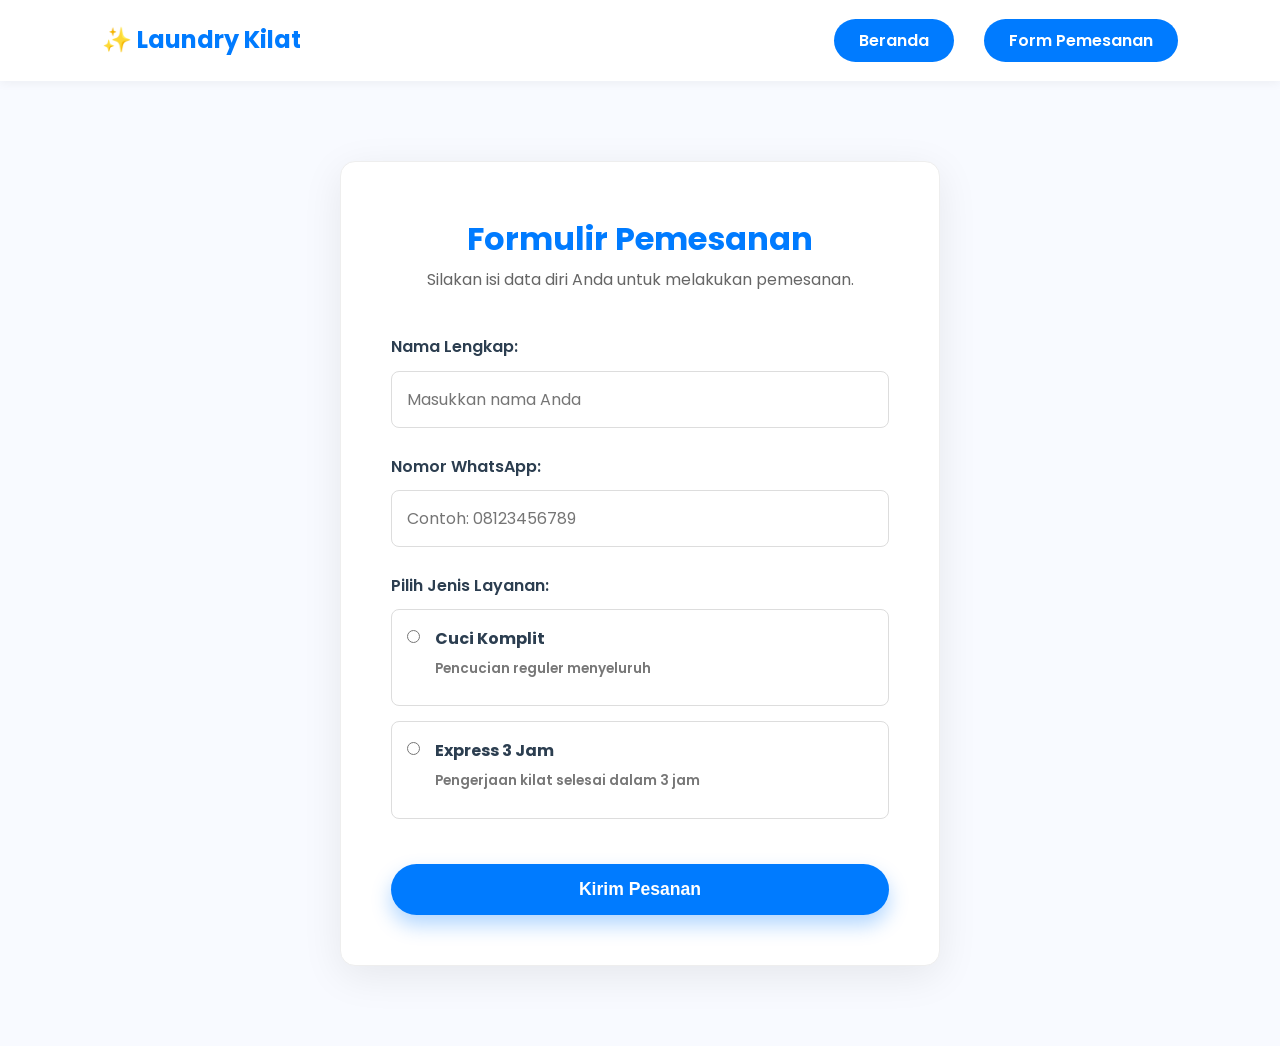
==== form-pemesanan.html @ 0cda34cd "first commit" ====
<!DOCTYPE html>
<html lang="id">
<head>
    <meta charset="UTF-8">
    <meta name="viewport" content="width=device-width, initial-scale=1.0">
    <title>Form Pemesanan - Laundry Kilat</title>
    <link href="https://fonts.googleapis.com/css2?family=Poppins:wght@300;400;600;700&display=swap" rel="stylesheet">
    <link rel="stylesheet" href="style.css">
</head>
<body>
    <nav class="navbar">
        <div class="logo">✨ Laundry Kilat</div>
        <ul class="nav-links">
                <li><a href="index.html" class="active-btn">Beranda</a></li>
                <li><a href="form-pemesanan.html" class="active-btn">Form Pemesanan</a></li>
        </ul>
    </nav>

    <section class="form-wrapper">
        <form id="laundryForm" class="order-form">
            <div class="form-header">
                <h3>Formulir Pemesanan</h3>
                <p>Silakan isi data diri Anda untuk melakukan pemesanan.</p>
            </div>
            
            <div class="input-group">
                <label for="nama">Nama Lengkap:</label>
                <input type="text" id="nama" name="nama" placeholder="Masukkan nama Anda" required>
            </div>

            <div class="input-group">
                <label for="whatsapp">Nomor WhatsApp:</label>
                <input type="number" id="whatsapp" name="whatsapp" placeholder="Contoh: 08123456789" required>
            </div>

            <div class="input-group">
                <label>Pilih Jenis Layanan:</label>
                <div class="radio-box">
                    <input type="radio" name="layanan" id="komplit" value="Cuci Komplit" required>
                    <label for="komplit"><strong>Cuci Komplit</strong><br><span>Pencucian reguler menyeluruh</span></label>
                </div>
                <div class="radio-box">
                    <input type="radio" name="layanan" id="express" value="Express 3 Jam">
                    <label for="express"><strong>Express 3 Jam</strong><br><span>Pengerjaan kilat selesai dalam 3 jam</span></label>
                </div>
            </div>

            <button type="submit" class="cta-button submit-btn">Kirim Pesanan</button>
        </form>
    </section>

    <script>
        document.getElementById('laundryForm').addEventListener('submit', function(event) {
            event.preventDefault(); 
            const nama = document.getElementById('nama').value;
            alert('Terima kasih ' + nama + '! Pesanan Anda berhasil dikirim.');
            this.reset(); 
        });
    </script>
</body>
</html>
---- style.css ----
:root {
    --primary-blue: #007BFF;
    --secondary-blue: #e7f1ff;
    --accent-color: #FF9800;
    --text-dark: #2C3E50;
    --text-light: #FFFFFF;
    --font-main: 'Poppins', sans-serif;
}

* {
    margin: 0;
    padding: 0;
    box-sizing: border-box;
    scroll-behavior: smooth;
}

body {
    font-family: var(--font-main);
    background-color: #f8faff;
    color: var(--text-dark);
    line-height: 1.7;
}

/* Navigasi */
.navbar {
    display: flex;
    justify-content: space-between;
    align-items: center;
    background-color: var(--text-light);
    padding: 20px 8%;
    box-shadow: 0 2px 10px rgba(0,0,0,0.05);
    position: sticky;
    top: 0;
    z-index: 100;
}

.navbar .logo {
    font-size: 1.5rem;
    font-weight: 700;
    color: var(--primary-blue);
}

.nav-links {
    list-style: none;
    display: flex;
    gap: 30px;
    align-items: center;
}

/* Tautan Menu Biasa */
.nav-links a {
    color: var(--text-dark);
    text-decoration: none;
    font-weight: 600;
    transition: color 0.3s;
    padding: 8px 15px;
}

.nav-links a:hover {
    color: var(--primary-blue);
}

/* Tombol Aktif (Berbentuk Tombol Biru Pill) */
.nav-links a.active-btn {
    background-color: var(--primary-blue);
    color: var(--text-light) !important;
    padding: 10px 25px;
    border-radius: 30px;
    transition: all 0.3s ease;
}

.nav-links a.active-btn:hover {
    background-color: #0056b3;
    transform: translateY(-2px);
}

/* Homepage Hero Section */
.hero-section {
    display: flex;
    align-items: center;
    justify-content: space-between;
    padding: 80px 8%;
    background: linear-gradient(135deg, var(--secondary-blue) 0%, #ffffff 100%);
    min-height: 80vh;
}

.hero-content {
    flex: 1;
    padding-right: 50px;
}

.hero-content h1 {
    font-size: 3.5rem;
    font-weight: 700;
    color: var(--text-dark);
    line-height: 1.2;
    margin-bottom: 20px;
}

.hero-content h1 span {
    color: var(--primary-blue);
}

.hero-content p {
    font-size: 1.1rem;
    margin-bottom: 35px;
    color: #555;
}

.cta-button {
    display: inline-block;
    background-color: var(--primary-blue);
    color: var(--text-light);
    padding: 15px 35px;
    border-radius: 30px;
    text-decoration: none;
    font-weight: 600;
    font-size: 1.1rem;
    box-shadow: 0 10px 20px rgba(0, 123, 255, 0.3);
    transition: all 0.3s ease;
    border: none;
    cursor: pointer;
}

.cta-button:hover {
    background-color: #0056b3;
    transform: translateY(-3px);
}

.hero-image {
    flex: 1;
    display: flex;
    justify-content: flex-end;
}

.hero-image img {
    max-width: 90%;
    border-radius: 20px;
    box-shadow: 0 20px 40px rgba(0,0,0,0.1);
}

/* Tentang Kami */
.about-section {
    padding: 80px 8%;
    background-color: var(--text-light);
}

.about-container {
    display: flex;
    align-items: center;
    gap: 40px;
}

.about-text {
    flex: 1;
}

.about-text h2 {
    color: var(--primary-blue);
    font-size: 2.2rem;
    margin-bottom: 20px;
}

.about-img {
    flex: 1;
    max-width: 400px;
    border-radius: 20px;
    box-shadow: 0 15px 30px rgba(0,0,0,0.1);
}

.detail-section {
    padding: 50px 8%;
    background-color: #f8faff;
}

.grid-container {
    display: grid;
    grid-template-columns: repeat(auto-fit, minmax(300px, 1fr));
    gap: 40px;
}

.card {
    background-color: var(--text-light);
    padding: 40px 30px;
    border-radius: 15px;
    box-shadow: 0 10px 30px rgba(0,0,0,0.08);
    border: 1px solid #f0f0f0;
}

.detail-card {
    text-align: left;
}

.warning-card {
    border-left: 4px solid var(--accent-color);
}

.custom-list {
    list-style: none;
    margin-top: 15px;
}

.custom-list li {
    margin-bottom: 12px;
    padding-left: 25px;
    position: relative;
}

.custom-list li::before {
    content: "✓";
    position: absolute;
    left: 0;
    color: var(--primary-blue);
    font-weight: bold;
}

/* Formulir Pemesanan */
.form-wrapper {
    padding: 80px 8%;
    display: flex;
    justify-content: center;
    align-items: center;
    min-height: 80vh;
    background-color: #f8faff;
}

.order-form {
    background-color: #ffffff;
    padding: 50px;
    border-radius: 15px;
    box-shadow: 0 10px 40px rgba(0,0,0,0.08);
    width: 100%;
    max-width: 600px;
    border: 1px solid #eee;
}

.form-header {
    text-align: center;
    margin-bottom: 40px;
}

.form-header h3 {
    color: var(--primary-blue);
    font-size: 2rem;
}

.form-header p {
    color: #666;
}

.input-group {
    margin-bottom: 25px;
}

.input-group label {
    display: block;
    font-weight: 600;
    margin-bottom: 10px;
    color: var(--text-dark);
}

.input-group input[type="text"],
.input-group input[type="number"] {
    width: 100%;
    padding: 15px;
    border: 1px solid #ddd;
    border-radius: 8px;
    font-family: var(--font-main);
    font-size: 1rem;
}

.input-group input:focus {
    outline: none;
    border-color: var(--primary-blue);
}

.radio-box {
    display: flex;
    align-items: flex-start;
    gap: 15px;
    padding: 15px;
    border: 1px solid #ddd;
    border-radius: 8px;
    margin-bottom: 15px;
    cursor: pointer;
    transition: all 0.3s;
}

.radio-box:hover {
    border-color: var(--primary-blue);
    background-color: var(--secondary-blue);
}

.radio-box input[type="radio"] {
    margin-top: 5px;
}

.radio-box span {
    font-size: 0.85rem;
    color: #777;
    display: block;
    margin-top: 5px;
}

.submit-btn {
    width: 100%;
    margin-top: 20px;
}

/* Media Query (Mobile Responsive) */
@media (max-width: 768px) {
    .navbar {
        flex-direction: column;
        gap: 15px;
        padding: 20px;
    }
    .nav-links {
        flex-wrap: wrap;
        justify-content: center;
        gap: 15px;
    }
    .hero-section, .about-container {
        flex-direction: column;
        text-align: center;
        padding: 60px 5%;
    }
    .hero-content {
        padding-right: 0;
        margin-bottom: 50px;
    }
    .about-img {
        max-width: 100%;
    }
    .order-form {
        padding: 30px 20px;
    }
}
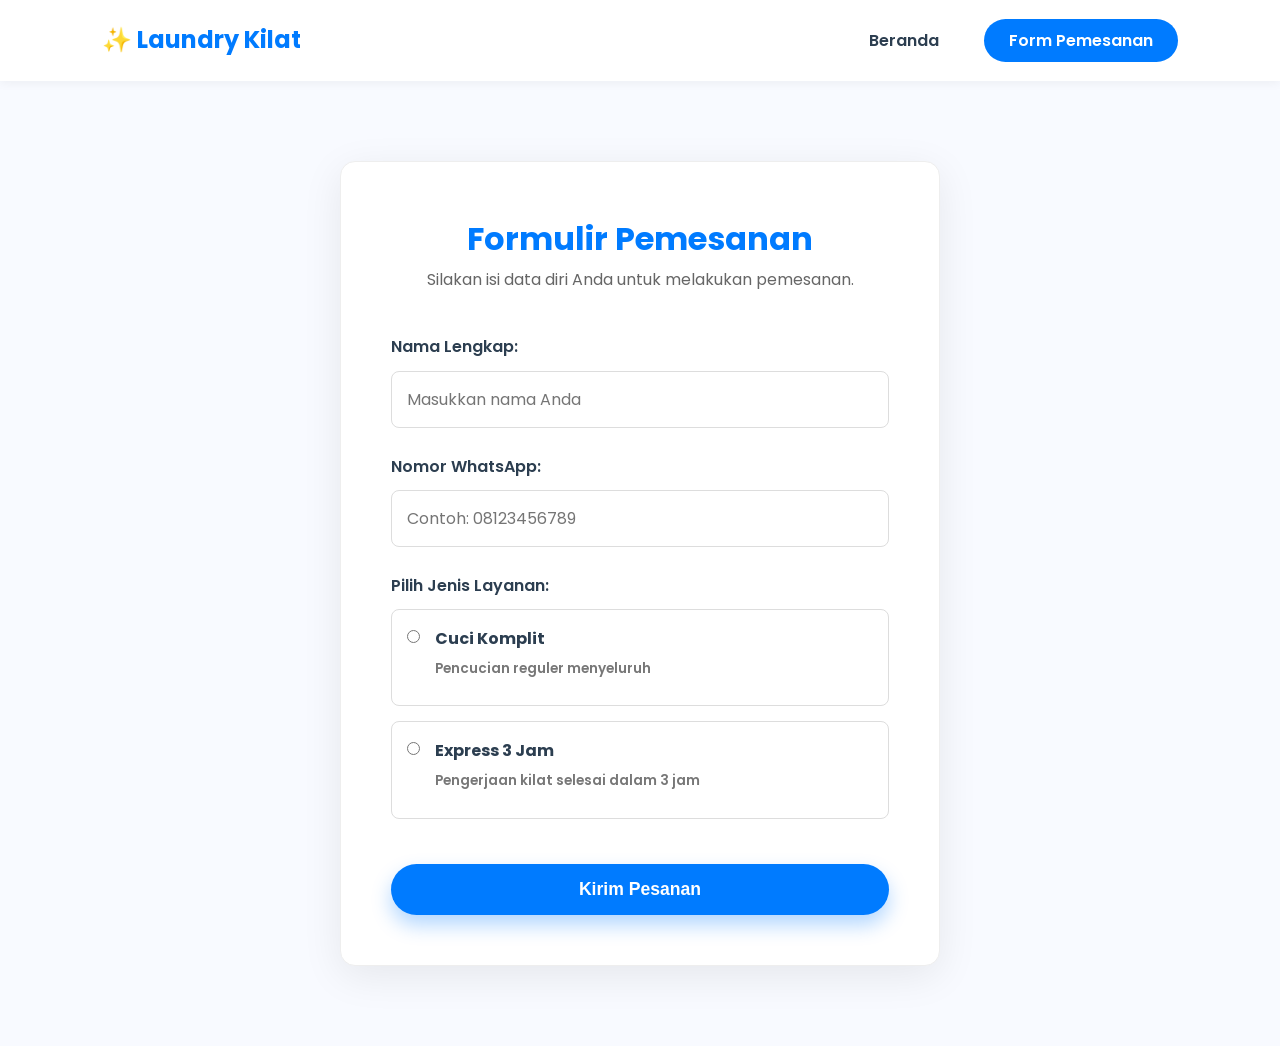
==== commit 3eea6f20: "Menambahkan foto screenshoot" ====
--- a/form-pemesanan.html
+++ b/form-pemesanan.html
@@ -8,14 +8,16 @@
     <link rel="stylesheet" href="style.css">
 </head>
 <body>
+    <!-- Navigasi -->
     <nav class="navbar">
         <div class="logo">✨ Laundry Kilat</div>
         <ul class="nav-links">
-                <li><a href="index.html" class="active-btn">Beranda</a></li>
-                <li><a href="form-pemesanan.html" class="active-btn">Form Pemesanan</a></li>
+            <li><a href="index.html">Beranda</a></li>
+            <li><a href="form-pemesanan.html" class="active-btn">Form Pemesanan</a></li>
         </ul>
     </nav>
 
+    <!-- KHUSUS Formulir Pemesanan Saja -->
     <section class="form-wrapper">
         <form id="laundryForm" class="order-form">
             <div class="form-header">
@@ -49,6 +51,7 @@
         </form>
     </section>
 
+    <!-- Script pop-up berhasil -->
     <script>
         document.getElementById('laundryForm').addEventListener('submit', function(event) {
             event.preventDefault(); 
--- a/style.css
+++ b/style.css
@@ -334,4 +334,26 @@
     .order-form {
         padding: 30px 20px;
     }
+}
+@media (max-width: 768px) {
+    .navbar {
+        flex-direction: column;
+        gap: 15px;
+        padding: 20px;
+    }
+    .hero-section, .about-container {
+        flex-direction: column;
+        text-align: center;
+        padding: 40px 5%;
+    }
+    .hero-content {
+        padding-right: 0;
+        margin-bottom: 30px;
+    }
+    .about-img {
+        max-width: 100%;
+    }
+    .order-form {
+        padding: 30px 20px;
+    }
 }
